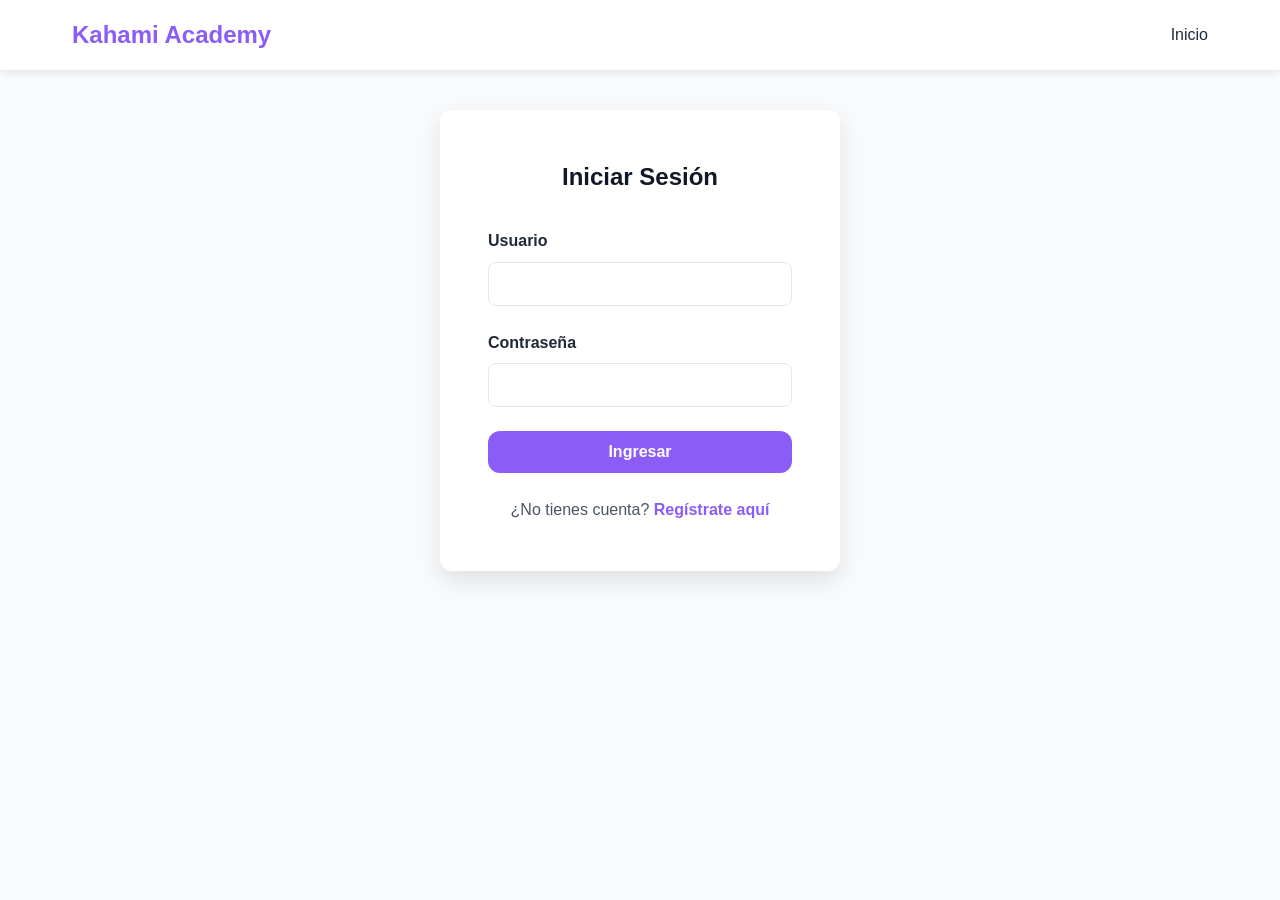
==== frontend/dashboard.html @ 16b4a860 "feat: complete AI simulation and recommendation system Build backend, frontend, and AI features acro" ====
<!DOCTYPE html>
<html lang="es">
<head>
    <meta charset="UTF-8">
    <meta name="viewport" content="width=device-width, initial-scale=1.0">
    <title>Mi Dashboard - Kahami Academy</title>
    <link rel="stylesheet" href="css/styles.css">
</head>
<body>
    <nav class="navbar">
        <div class="navbar-container">
            <div class="navbar-brand">
                <h1>Kahami Academy</h1>
            </div>
            <ul class="nav-menu">
                <li><a href="#" onclick="navigateTo('index.html')">Inicio</a></li>
                <li><a href="#" onclick="navigateTo('simulator.html')">Simulador</a></li>
                <li><a href="#" onclick="navigateTo('dashboard.html')">Dashboard</a></li>
                <li><a href="#" onclick="logout()">Cerrar Sesión</a></li>
            </ul>
        </div>
    </nav>

    <main class="dashboard-container">
        <div class="dashboard-header">
            <h2>Mi Dashboard</h2>
            <p>Bienvenido, <span id="userNameDisplay"></span></p>
        </div>

        <div class="dashboard-grid">
            <section class="dashboard-card">
                <h3>Mis Características Faciales</h3>
                <div id="facialFeaturesDisplay" class="features-display">
                    <p>Realiza una simulación para analizar tus características</p>
                </div>
            </section>

            <section class="dashboard-card">
                <h3>Recomendaciones Personalizadas</h3>
                <div id="recommendationsDisplay" class="recommendations-display">
                    <p>Las recomendaciones aparecerán después de tu primer simulación</p>
                </div>
            </section>

            <section class="dashboard-card full-width">
                <h3>Mis Simulaciones</h3>
                <div id="simulationsGallery" class="simulations-gallery">
                    <p>No hay simulaciones aún. <a href="#" onclick="navigateTo('simulator.html')">Crea tu primera simulación</a></p>
                </div>
            </section>
        </div>
    </main>

    <footer class="footer">
        <p>&copy; 2024 Kahami Academy. Todos los derechos reservados.</p>
    </footer>

    <script src="js/api.js"></script>
    <script src="js/auth.js"></script>
    <script src="js/utils/navigation.js"></script>
    <script src="js/pages/dashboard.js"></script>
</body>
</html>
---- frontend/css/styles.css ----
/* Kahami Academy - Main Styles */

* {
    margin: 0;
    padding: 0;
    box-sizing: border-box;
}

:root {
    --primary-color: #8B5CF6;
    --primary-dark: #7C3AED;
    --primary-light: #A78BFA;
    --secondary-color: #EC4899;
    --success-color: #10B981;
    --danger-color: #EF4444;
    --warning-color: #F59E0B;
    --neutral-50: #F9FAFB;
    --neutral-100: #F3F4F6;
    --neutral-200: #E5E7EB;
    --neutral-400: #9CA3AF;
    --neutral-600: #4B5563;
    --neutral-800: #1F2937;
    --neutral-900: #111827;
    --border-radius: 12px;
    --transition: all 0.3s cubic-bezier(0.4, 0, 0.2, 1);
    --box-shadow: 0 10px 25px rgba(0, 0, 0, 0.1);
}

body {
    font-family: -apple-system, BlinkMacSystemFont, 'Segoe UI', Roboto, 'Helvetica Neue', Arial, sans-serif;
    color: var(--neutral-800);
    background-color: var(--neutral-50);
    line-height: 1.6;
}

/* Navbar */
.navbar {
    background-color: white;
    box-shadow: 0 2px 8px rgba(0, 0, 0, 0.1);
    position: sticky;
    top: 0;
    z-index: 100;
}

.navbar-container {
    max-width: 1200px;
    margin: 0 auto;
    padding: 1rem 2rem;
    display: flex;
    justify-content: space-between;
    align-items: center;
}

.navbar-brand {
    display: flex;
    flex-direction: column;
    gap: 0.25rem;
}

.navbar-brand h1 {
    font-size: 1.5rem;
    color: var(--primary-color);
    font-weight: 700;
}

.subtitle {
    font-size: 0.75rem;
    color: var(--neutral-600);
    font-weight: 500;
}

.nav-menu {
    display: flex;
    list-style: none;
    gap: 2rem;
}

.nav-menu a {
    color: var(--neutral-800);
    text-decoration: none;
    font-weight: 500;
    transition: var(--transition);
}

.nav-menu a:hover {
    color: var(--primary-color);
}

/* Main Content */
main {
    max-width: 1200px;
    margin: 0 auto;
    padding: 2rem;
}

/* Hero Section */
.hero {
    background: linear-gradient(135deg, var(--primary-color) 0%, var(--primary-dark) 100%);
    color: white;
    padding: 4rem 2rem;
    border-radius: var(--border-radius);
    margin-bottom: 3rem;
    text-align: center;
}

.hero-content h2 {
    font-size: 2.5rem;
    margin-bottom: 1rem;
}

.hero-content p {
    font-size: 1.1rem;
    margin-bottom: 2rem;
    opacity: 0.95;
}

.cta-buttons {
    display: flex;
    gap: 1rem;
    justify-content: center;
    flex-wrap: wrap;
}

/* Buttons */
.btn {
    padding: 0.75rem 1.5rem;
    border: none;
    border-radius: var(--border-radius);
    cursor: pointer;
    font-size: 1rem;
    font-weight: 600;
    transition: var(--transition);
    text-decoration: none;
    display: inline-block;
    text-align: center;
}

.btn-primary {
    background-color: var(--primary-color);
    color: white;
}

.btn-primary:hover {
    background-color: var(--primary-dark);
    transform: translateY(-2px);
    box-shadow: var(--box-shadow);
}

.btn-secondary {
    background-color: var(--secondary-color);
    color: white;
}

.btn-secondary:hover {
    background-color: #DB2777;
    transform: translateY(-2px);
}

.btn-block {
    width: 100%;
}

.btn-disabled, .btn:disabled {
    opacity: 0.5;
    cursor: not-allowed;
}

/* Features Grid */
.features {
    margin-bottom: 3rem;
}

.features h3,
.simulators-showcase h3 {
    font-size: 2rem;
    margin-bottom: 2rem;
    text-align: center;
    color: var(--neutral-900);
}

.features-grid,
.simulators-grid {
    display: grid;
    grid-template-columns: repeat(auto-fit, minmax(250px, 1fr));
    gap: 2rem;
}

.feature-card,
.simulator-card {
    background: white;
    padding: 2rem;
    border-radius: var(--border-radius);
    box-shadow: 0 4px 6px rgba(0, 0, 0, 0.07);
    transition: var(--transition);
    text-align: center;
}

.feature-card:hover,
.simulator-card:hover {
    transform: translateY(-5px);
    box-shadow: var(--box-shadow);
}

.feature-icon {
    font-size: 3rem;
    margin-bottom: 1rem;
}

.feature-card h4,
.simulator-card h4 {
    color: var(--neutral-900);
    margin-bottom: 0.5rem;
    font-size: 1.2rem;
}

.feature-card p,
.simulator-card p {
    color: var(--neutral-600);
    font-size: 0.95rem;
}

/* Auth Container */
.auth-container {
    display: flex;
    justify-content: center;
    align-items: center;
    min-height: 60vh;
    padding: 2rem;
}

.auth-card {
    background: white;
    padding: 3rem;
    border-radius: var(--border-radius);
    box-shadow: var(--box-shadow);
    max-width: 400px;
    width: 100%;
}

.auth-card h2 {
    margin-bottom: 2rem;
    color: var(--neutral-900);
    text-align: center;
}

/* Forms */
.form-group {
    margin-bottom: 1.5rem;
}

.form-group label {
    display: block;
    margin-bottom: 0.5rem;
    font-weight: 600;
    color: var(--neutral-800);
}

.form-group input {
    width: 100%;
    padding: 0.75rem;
    border: 1px solid var(--neutral-200);
    border-radius: 8px;
    font-size: 1rem;
    transition: var(--transition);
}

.form-group input:focus {
    outline: none;
    border-color: var(--primary-color);
    box-shadow: 0 0 0 3px rgba(139, 92, 246, 0.1);
}

.form-footer {
    text-align: center;
    margin-top: 1.5rem;
    color: var(--neutral-600);
}

.form-footer a {
    color: var(--primary-color);
    text-decoration: none;
    font-weight: 600;
}

.form-footer a:hover {
    text-decoration: underline;
}

.error-message {
    color: var(--danger-color);
    padding: 1rem;
    background-color: #FEE2E2;
    border-radius: 8px;
    margin-top: 1rem;
    display: none;
}

.error-message.show {
    display: block;
}

/* Dashboard */
.dashboard-container {
    padding: 2rem;
}

.dashboard-header {
    margin-bottom: 3rem;
    padding-bottom: 2rem;
    border-bottom: 2px solid var(--neutral-200);
}

.dashboard-header h2 {
    font-size: 2rem;
    color: var(--neutral-900);
}

.dashboard-header p {
    color: var(--neutral-600);
    margin-top: 0.5rem;
}

.dashboard-grid {
    display: grid;
    grid-template-columns: repeat(auto-fit, minmax(300px, 1fr));
    gap: 2rem;
}

.dashboard-card {
    background: white;
    padding: 2rem;
    border-radius: var(--border-radius);
    box-shadow: 0 4px 6px rgba(0, 0, 0, 0.07);
}

.dashboard-card.full-width {
    grid-column: 1 / -1;
}

.dashboard-card h3 {
    color: var(--neutral-900);
    margin-bottom: 1.5rem;
    font-size: 1.3rem;
}

.features-display,
.recommendations-display,
.simulations-gallery {
    color: var(--neutral-600);
    padding: 1rem;
    background-color: var(--neutral-100);
    border-radius: 8px;
    min-height: 150px;
    display: flex;
    align-items: center;
    justify-content: center;
}

/* Simulator */
.simulator-container {
    padding: 2rem;
}

.simulator-container h2 {
    font-size: 2rem;
    margin-bottom: 2rem;
    color: var(--neutral-900);
}

.simulator-grid {
    display: grid;
    grid-template-columns: repeat(auto-fit, minmax(300px, 1fr));
    gap: 2rem;
    margin-bottom: 2rem;
}

.simulator-section {
    background: white;
    padding: 2rem;
    border-radius: var(--border-radius);
    box-shadow: 0 4px 6px rgba(0, 0, 0, 0.07);
}

.simulator-section h3 {
    color: var(--neutral-900);
    margin-bottom: 1.5rem;
}

.simulator-types {
    display: grid;
    grid-template-columns: repeat(auto-fit, minmax(150px, 1fr));
    gap: 1rem;
}

.simulator-btn {
    padding: 1rem;
    background-color: var(--neutral-100);
    border: 2px solid var(--neutral-200);
    border-radius: 8px;
    cursor: pointer;
    font-weight: 600;
    color: var(--neutral-800);
    transition: var(--transition);
}

.simulator-btn:hover,
.simulator-btn.active {
    background-color: var(--primary-color);
    border-color: var(--primary-color);
    color: white;
}

.upload-area {
    border: 2px dashed var(--primary-color);
    border-radius: 8px;
    padding: 2rem;
    text-align: center;
    cursor: pointer;
    transition: var(--transition);
    background-color: var(--neutral-50);
}

.upload-area:hover {
    background-color: rgba(139, 92, 246, 0.05);
}

.parameters-panel {
    background-color: var(--neutral-100);
    padding: 1.5rem;
    border-radius: 8px;
    color: var(--neutral-600);
}

.simulator-actions {
    display: flex;
    gap: 1rem;
    justify-content: center;
    flex-wrap: wrap;
}

/* Footer */
.footer {
    background-color: var(--neutral-900);
    color: white;
    text-align: center;
    padding: 2rem;
    margin-top: 4rem;
}

.footer p {
    margin: 0.5rem 0;
}

/* Simulation Cards */
.simulations-grid {
    display: grid;
    grid-template-columns: repeat(auto-fill, minmax(280px, 1fr));
    gap: 1.5rem;
}

.simulation-card {
    background: white;
    border-radius: var(--border-radius);
    overflow: hidden;
    box-shadow: 0 2px 8px rgba(0, 0, 0, 0.08);
    transition: var(--transition);
    border-left: 4px solid var(--primary-color);
}

.simulation-card:hover {
    transform: translateY(-4px);
    box-shadow: 0 8px 16px rgba(0, 0, 0, 0.12);
}

.simulation-header {
    background: linear-gradient(135deg, var(--primary-light) 0%, var(--primary-color) 100%);
    color: white;
    padding: 1rem;
    display: flex;
    justify-content: space-between;
    align-items: center;
}

.simulation-header h5 {
    margin: 0;
    font-size: 1rem;
}

.simulation-date {
    font-size: 0.75rem;
    opacity: 0.9;
    background: rgba(255, 255, 255, 0.2);
    padding: 0.25rem 0.75rem;
    border-radius: 12px;
}

.simulation-info {
    padding: 1rem;
}

.simulation-info p {
    margin: 0.5rem 0;
    font-size: 0.9rem;
    color: var(--neutral-600);
}

.simulation-info strong {
    color: var(--neutral-800);
}

.simulation-actions {
    display: flex;
    gap: 0.5rem;
    padding: 1rem;
    border-top: 1px solid var(--neutral-100);
}

.btn-small {
    padding: 0.5rem 1rem;
    font-size: 0.85rem;
    flex: 1;
}

.btn-danger {
    background-color: var(--danger-color);
    color: white;
}

.btn-danger:hover {
    background-color: #DC2626;
}

.empty-state {
    text-align: center;
    padding: 3rem 1rem;
    color: var(--neutral-600);
}

.empty-state p {
    margin-bottom: 1.5rem;
    font-size: 1rem;
}

/* Recommendations Display */
.recommendations-list {
    display: flex;
    flex-direction: column;
    gap: 1rem;
}

.recommendations-list h5 {
    margin: 0 0 1rem 0;
    color: var(--neutral-900);
}

.recommendations-list ul {
    list-style: none;
    margin: 0;
    padding: 0;
}

.recommendations-list li {
    padding: 0.75rem;
    background: var(--neutral-50);
    border-left: 3px solid var(--secondary-color);
    border-radius: 4px;
    font-size: 0.95rem;
}

/* Features Display */
.features-list {
    display: grid;
    grid-template-columns: repeat(auto-fit, minmax(200px, 1fr));
    gap: 1rem;
}

.features-list p {
    background: var(--neutral-50);
    padding: 1rem;
    border-radius: 8px;
    margin: 0;
    font-size: 0.9rem;
    border-left: 3px solid var(--primary-color);
}

/* Responsive */
@media (max-width: 768px) {
    .navbar-container {
        flex-direction: column;
        gap: 1rem;
    }

    .nav-menu {
        flex-direction: column;
        gap: 1rem;
        width: 100%;
    }

    .hero-content h2 {
        font-size: 1.8rem;
    }

    .cta-buttons {
        flex-direction: column;
    }

    .simulator-types {
        grid-template-columns: 1fr 1fr;
    }

    main {
        padding: 1rem;
    }

    .dashboard-grid,
    .features-grid,
    .simulators-grid {
        grid-template-columns: 1fr;
    }
}
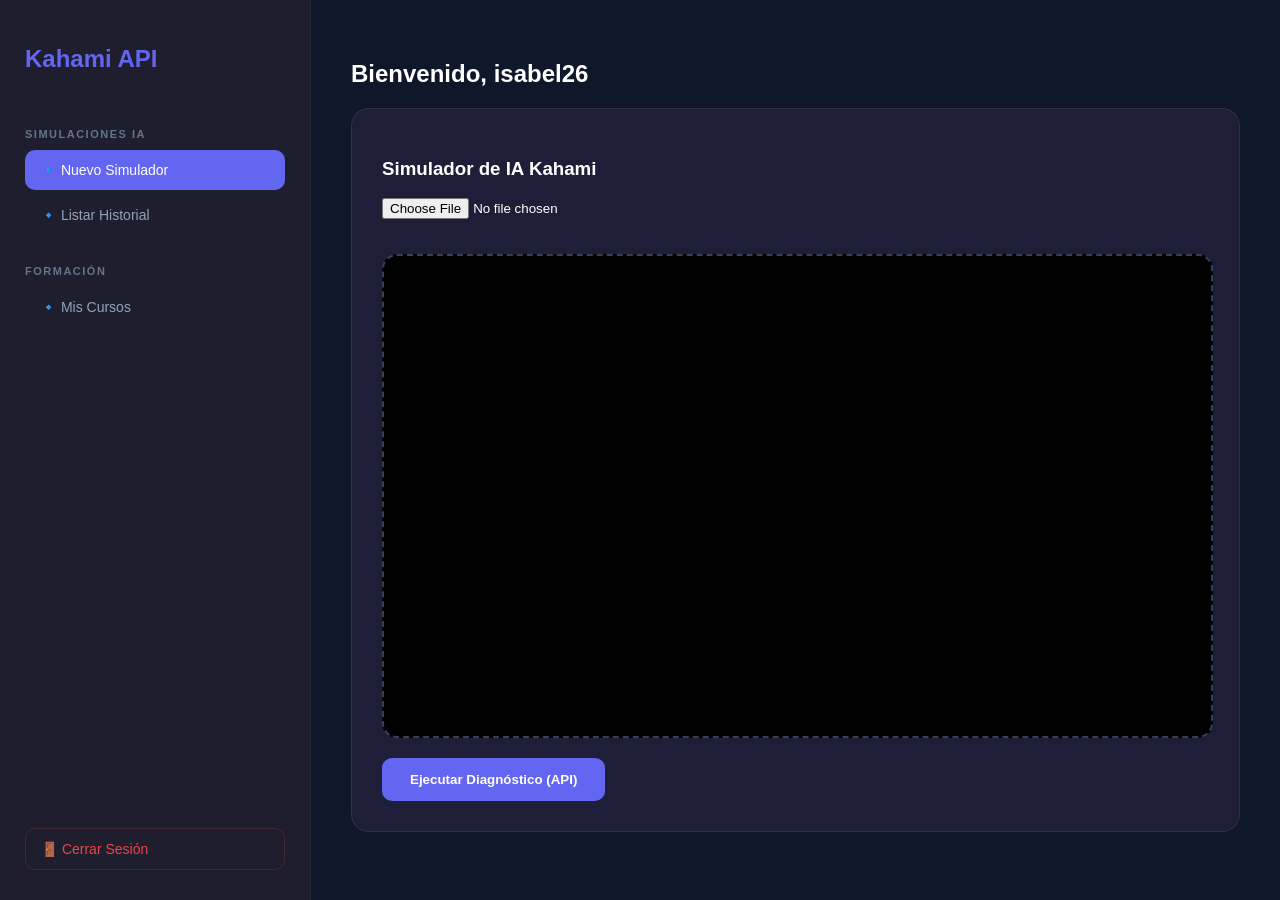
==== commit 40865aef: "Subiendo estructura completa del proyecto y dashboard con cursos" ====
--- a/frontend/dashboard.html
+++ b/frontend/dashboard.html
@@ -3,61 +3,217 @@
 <head>
     <meta charset="UTF-8">
     <meta name="viewport" content="width=device-width, initial-scale=1.0">
-    <title>Mi Dashboard - Kahami Academy</title>
-    <link rel="stylesheet" href="css/styles.css">
+    <title>Kahami API - Dashboard Pro</title>
+    <style>
+        :root { 
+            --primary: #6366f1; 
+            --bg: #0f172a; 
+            --sidebar: #1e1e2f; 
+            --card-bg: #1e1e38;
+            --text-muted: #94a3b8;
+            --danger: #ef4444;
+            --success: #10b981;
+        }
+
+        body { margin: 0; font-family: 'Segoe UI', sans-serif; background: var(--bg); color: white; display: flex; height: 100vh; overflow: hidden; }
+        
+        /* Sidebar */
+        .sidebar { width: 260px; background: var(--sidebar); padding: 25px; display: flex; flex-direction: column; border-right: 1px solid rgba(255,255,255,0.05); }
+        .sidebar h2 { color: var(--primary); font-size: 24px; margin-bottom: 30px; font-weight: bold; }
+        .menu-label { font-size: 11px; color: #64748b; text-transform: uppercase; letter-spacing: 1.5px; margin: 25px 0 10px; font-weight: 600; }
+        .nav-btn { background: none; border: none; color: var(--text-muted); width: 100%; text-align: left; padding: 12px 15px; cursor: pointer; border-radius: 10px; font-size: 14px; transition: 0.3s; margin-bottom: 5px; }
+        .nav-btn:hover { background: rgba(255,255,255,0.05); color: white; }
+        .nav-btn.active { background: var(--primary); color: white; }
+        .btn-logout { margin-top: auto; color: var(--danger); border: 1px solid rgba(239, 68, 68, 0.2); }
+
+        /* Contenido Principal */
+        .main-content { flex: 1; padding: 40px; overflow-y: auto; }
+        .section { display: none; }
+        .section.active { display: block; }
+        .card { background: var(--card-bg); padding: 30px; border-radius: 18px; border: 1px solid rgba(255,255,255,0.08); margin-bottom: 20px; }
+
+        /* Simulador */
+        .simulator-box { background: #000; width: 100%; height: 480px; border-radius: 15px; margin: 20px 0; display: flex; justify-content: center; align-items: center; border: 2px dashed #334155; }
+        canvas { max-width: 100%; max-height: 100%; }
+        .btn-api { background: var(--primary); color: white; border: none; padding: 14px 28px; border-radius: 10px; cursor: pointer; font-weight: bold; }
+
+        /* Cursos */
+        .course-grid { display: grid; grid-template-columns: repeat(auto-fill, minmax(320px, 1fr)); gap: 20px; margin-top: 20px; }
+        .course-card { background: rgba(255, 255, 255, 0.03); padding: 25px; border-radius: 15px; border: 1px solid rgba(255, 255, 255, 0.05); transition: 0.3s; position: relative; }
+        .course-card:hover { transform: translateY(-5px); border-color: var(--primary); }
+        .progress-container { background: #334155; height: 8px; border-radius: 10px; margin: 20px 0; overflow: hidden; }
+        .progress-bar { background: var(--primary); height: 100%; transition: width 0.5s; }
+        .badge { background: var(--primary); font-size: 10px; padding: 4px 10px; border-radius: 20px; text-transform: uppercase; margin-bottom: 12px; display: inline-block; font-weight: bold; }
+        
+        /* Modal (Para ver contenido de curso) */
+        .modal { display: none; position: fixed; top: 0; left: 0; width: 100%; height: 100%; background: rgba(0,0,0,0.8); z-index: 1000; justify-content: center; align-items: center; }
+        .modal-content { background: var(--sidebar); width: 80%; max-width: 700px; padding: 40px; border-radius: 20px; border: 1px solid var(--primary); text-align: center; }
+
+        /* Formulario Nuevo Curso */
+        .form-add { display: flex; gap: 10px; flex-direction: column; max-width: 400px; margin-top: 20px; }
+        .form-add input { background: #131325; border: 1px solid #334155; padding: 10px; border-radius: 8px; color: white; }
+    </style>
 </head>
 <body>
-    <nav class="navbar">
-        <div class="navbar-container">
-            <div class="navbar-brand">
-                <h1>Kahami Academy</h1>
-            </div>
-            <ul class="nav-menu">
-                <li><a href="#" onclick="navigateTo('index.html')">Inicio</a></li>
-                <li><a href="#" onclick="navigateTo('simulator.html')">Simulador</a></li>
-                <li><a href="#" onclick="navigateTo('dashboard.html')">Dashboard</a></li>
-                <li><a href="#" onclick="logout()">Cerrar Sesión</a></li>
-            </ul>
-        </div>
-    </nav>
-
-    <main class="dashboard-container">
-        <div class="dashboard-header">
-            <h2>Mi Dashboard</h2>
-            <p>Bienvenido, <span id="userNameDisplay"></span></p>
-        </div>
-
-        <div class="dashboard-grid">
-            <section class="dashboard-card">
-                <h3>Mis Características Faciales</h3>
-                <div id="facialFeaturesDisplay" class="features-display">
-                    <p>Realiza una simulación para analizar tus características</p>
+
+<aside class="sidebar">
+    <h2>Kahami API</h2>
+    <p class="menu-label">Simulaciones IA</p>
+    <button class="nav-btn active" onclick="navegar('simulador', this)">🔹 Nuevo Simulador</button>
+    <button class="nav-btn" onclick="navegar('historial', this)">🔹 Listar Historial</button>
+    <p class="menu-label">Formación</p>
+    <button class="nav-btn" onclick="navegar('cursos', this)">🔹 Mis Cursos</button>
+    <button class="nav-btn btn-logout" onclick="cerrarSesion()">🚪 Cerrar Sesión</button>
+</aside>
+
+<main class="main-content">
+    
+    <section id="sec-simulador" class="section active">
+        <h1>Bienvenido, isabel26</h1>
+        <div class="card">
+            <h3>Simulador de IA Kahami</h3>
+            <input type="file" id="inputFoto" accept="image/*" style="margin-bottom: 15px;">
+            <div class="simulator-box" id="box"><canvas id="canvasIA"></canvas></div>
+            <button onclick="guardarSimulacion()" class="btn-api">Ejecutar Diagnóstico (API)</button>
+        </div>
+    </section>
+
+    <section id="sec-historial" class="section">
+        <div class="card">
+            <h3>Historial de Diagnósticos</h3>
+            <table style="width: 100%; text-align: left;">
+                <thead style="color: var(--primary);">
+                    <tr><th>Fecha</th><th>ID Simulación</th><th>Resultado</th></tr>
+                </thead>
+                <tbody id="listaHistorial"></tbody>
+            </table>
+        </div>
+    </section>
+
+    <section id="sec-cursos" class="section">
+        <div style="display: flex; justify-content: space-between; align-items: center;">
+            <h1>Mis Cursos de Formación</h1>
+            <button onclick="mostrarFormulario()" style="background: var(--success); border: none; color: white; padding: 10px 15px; border-radius: 8px; cursor: pointer; font-weight: bold;">+ Nuevo Curso</button>
+        </div>
+
+        <div id="formNuevoCurso" class="card" style="display: none; margin-top: 20px;">
+            <h4>Agregar Nueva Formación</h4>
+            <div class="form-add">
+                <input type="text" id="nombreC" placeholder="Nombre del curso (ej: Micropigmentación)">
+                <input type="text" id="descC" placeholder="Descripción breve">
+                <button onclick="agregarCurso()" class="btn-api">Crear Curso</button>
+            </div>
+        </div>
+
+        <div class="course-grid" id="gridCursos">
+            <div class="course-card">
+                <span class="badge">En curso</span>
+                <h4>Colorimetría Avanzada</h4>
+                <p style="font-size: 13px; color: var(--text-muted);">Teoría del color aplicada a la piel y pigmentos.</p>
+                <div class="progress-container"><div class="progress-bar" style="width: 70%;"></div></div>
+                <div style="display: flex; justify-content: space-between; align-items: center;">
+                    <span style="font-size: 12px;">70% Completado</span>
+                    <button onclick="verLeccion('Colorimetría Avanzada')" style="background: none; border: none; color: var(--primary); cursor: pointer; font-weight: bold;">Continuar →</button>
                 </div>
-            </section>
-
-            <section class="dashboard-card">
-                <h3>Recomendaciones Personalizadas</h3>
-                <div id="recommendationsDisplay" class="recommendations-display">
-                    <p>Las recomendaciones aparecerán después de tu primer simulación</p>
+            </div>
+            <div class="course-card">
+                <span class="badge" style="background: var(--success);">Nuevo</span>
+                <h4>Diseño de Cejas</h4>
+                <p style="font-size: 13px; color: var(--text-muted);">Visagismo y mapeo facial avanzado.</p>
+                <div class="progress-container"><div class="progress-bar" style="width: 25%;"></div></div>
+                <div style="display: flex; justify-content: space-between; align-items: center;">
+                    <span style="font-size: 12px;">25% Completado</span>
+                    <button onclick="verLeccion('Diseño de Cejas')" style="background: none; border: none; color: var(--primary); cursor: pointer; font-weight: bold;">Continuar →</button>
                 </div>
-            </section>
-
-            <section class="dashboard-card full-width">
-                <h3>Mis Simulaciones</h3>
-                <div id="simulationsGallery" class="simulations-gallery">
-                    <p>No hay simulaciones aún. <a href="#" onclick="navigateTo('simulator.html')">Crea tu primera simulación</a></p>
-                </div>
-            </section>
-        </div>
-    </main>
-
-    <footer class="footer">
-        <p>&copy; 2024 Kahami Academy. Todos los derechos reservados.</p>
-    </footer>
-
-    <script src="js/api.js"></script>
-    <script src="js/auth.js"></script>
-    <script src="js/utils/navigation.js"></script>
-    <script src="js/pages/dashboard.js"></script>
+            </div>
+        </div>
+    </section>
+</main>
+
+<div id="modalCurso" class="modal">
+    <div class="modal-content">
+        <h2 id="modalTitulo" style="color: var(--primary);"></h2>
+        <p>Cargando contenido de la lección...</p>
+        <div style="background: #000; height: 200px; border-radius: 10px; margin: 20px 0; display: flex; justify-content: center; align-items: center; color: #444;"> [ Vídeo del Curso ] </div>
+        <button onclick="cerrarModal()" class="btn-api">Cerrar Lección</button>
+    </div>
+</div>
+
+<script>
+    let historial = [];
+
+    // --- Lógica del Simulador ---
+    const input = document.getElementById('inputFoto');
+    const canvas = document.getElementById('canvasIA');
+    const ctx = canvas.getContext('2d');
+    input.onchange = function(e) {
+        const reader = new FileReader();
+        reader.onload = function(event) {
+            const img = new Image();
+            img.onload = function() {
+                canvas.width = 500; canvas.height = 350;
+                ctx.drawImage(img, 0, 0, 500, 350);
+            }
+            img.src = event.target.result;
+        }
+        reader.readAsDataURL(e.target.files[0]);
+    };
+
+    function navegar(id, btn) {
+        document.querySelectorAll('.section').forEach(s => s.classList.remove('active'));
+        document.querySelectorAll('.nav-btn').forEach(b => b.classList.remove('active'));
+        document.getElementById('sec-' + id).classList.add('active');
+        btn.classList.add('active');
+    }
+
+    function guardarSimulacion() {
+        const data = { fecha: new Date().toLocaleDateString(), id: "#KH-"+Math.floor(Math.random()*9999), res: "Completado" };
+        historial.push(data);
+        const tabla = document.getElementById('listaHistorial');
+        tabla.innerHTML = historial.map(h => `<tr><td>${h.fecha}</td><td>${h.id}</td><td>${h.res}</td></tr>`).join('');
+        alert("Diagnóstico Guardado");
+    }
+
+    // --- Lógica de Cursos ---
+    function verLeccion(titulo) {
+        document.getElementById('modalTitulo').innerText = titulo;
+        document.getElementById('modalCurso').style.display = 'flex';
+    }
+
+    function cerrarModal() {
+        document.getElementById('modalCurso').style.display = 'none';
+    }
+
+    function mostrarFormulario() {
+        const f = document.getElementById('formNuevoCurso');
+        f.style.display = f.style.display === 'none' ? 'block' : 'none';
+    }
+
+    function agregarCurso() {
+        const nombre = document.getElementById('nombreC').value;
+        const desc = document.getElementById('descC').value;
+        if(!nombre) return alert("Pon un nombre");
+
+        const grid = document.getElementById('gridCursos');
+        const nuevaCard = document.createElement('div');
+        nuevaCard.className = 'course-card';
+        nuevaCard.innerHTML = `
+            <span class="badge" style="background: #8b5cf6;">Iniciado</span>
+            <h4>${nombre}</h4>
+            <p style="font-size: 13px; color: var(--text-muted);">${desc}</p>
+            <div class="progress-container"><div class="progress-bar" style="width: 0%;"></div></div>
+            <div style="display: flex; justify-content: space-between; align-items: center;">
+                <span style="font-size: 12px;">0% Completado</span>
+                <button onclick="verLeccion('${nombre}')" style="background: none; border: none; color: var(--primary); cursor: pointer; font-weight: bold;">Continuar →</button>
+            </div>
+        `;
+        grid.appendChild(nuevaCard);
+        mostrarFormulario(); // Ocultar al terminar
+        document.getElementById('nombreC').value = "";
+        document.getElementById('descC').value = "";
+    }
+
+    function cerrarSesion() { if(confirm("¿Cerrar sesión?")) location.reload(); }
+</script>
 </body>
-</html>
+</html>
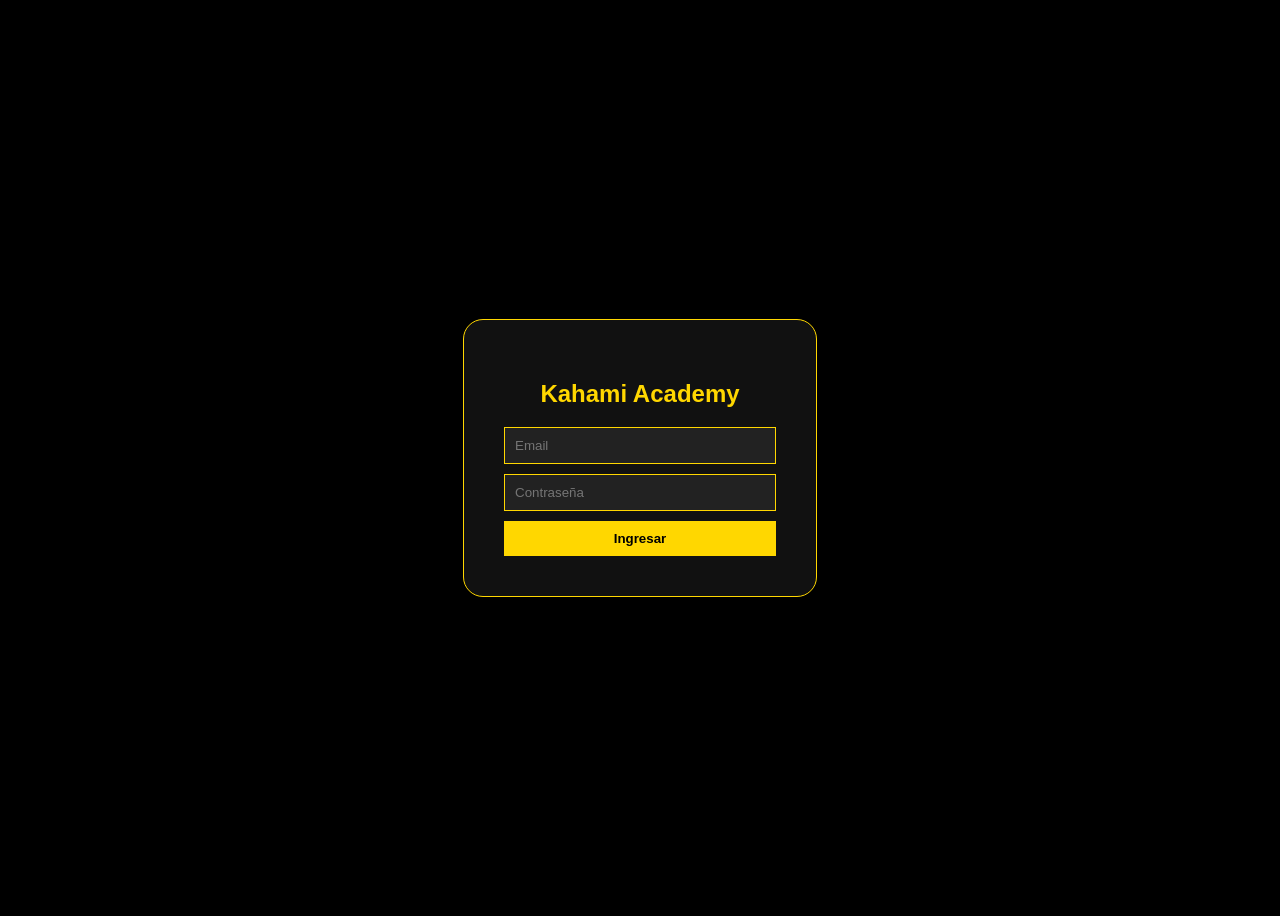
==== commit 513bf2e6: "Kahami Academy: Versión final con Dashboard y Backend" ====
--- a/frontend/dashboard.html
+++ b/frontend/dashboard.html
@@ -1,219 +1,292 @@
 <!DOCTYPE html>
 <html lang="es">
 <head>
-    <meta charset="UTF-8">
-    <meta name="viewport" content="width=device-width, initial-scale=1.0">
-    <title>Kahami API - Dashboard Pro</title>
-    <style>
-        :root { 
-            --primary: #6366f1; 
-            --bg: #0f172a; 
-            --sidebar: #1e1e2f; 
-            --card-bg: #1e1e38;
-            --text-muted: #94a3b8;
-            --danger: #ef4444;
-            --success: #10b981;
+<meta charset="UTF-8">
+<title>Kahami Dashboard</title>
+
+<style>
+* {
+    margin: 0;
+    padding: 0;
+    box-sizing: border-box;
+    font-family: 'Segoe UI', sans-serif;
+}
+
+body {
+    background: radial-gradient(circle at top, #111, #000);
+    color: white;
+}
+
+/* NAVBAR */
+.navbar {
+    display: flex;
+    justify-content: space-between;
+    align-items: center;
+    padding: 20px 40px;
+    border-bottom: 1px solid rgba(255,215,0,0.2);
+}
+
+.logo {
+    font-size: 24px;
+    font-weight: bold;
+    color: gold;
+}
+
+.user-box {
+    display: flex;
+    align-items: center;
+    gap: 15px;
+}
+
+.logout {
+    background: transparent;
+    border: 1px solid gold;
+    color: gold;
+    padding: 8px 15px;
+    cursor: pointer;
+    border-radius: 10px;
+    transition: 0.3s;
+}
+
+.logout:hover {
+    background: gold;
+    color: black;
+}
+
+/* HERO */
+.hero {
+    text-align: center;
+    padding: 40px;
+}
+
+.hero h1 {
+    font-size: 40px;
+    color: gold;
+}
+
+.hero p {
+    margin-top: 10px;
+    opacity: 0.7;
+}
+
+/* BOTONES GENERALES */
+.btn-pro {
+    background: linear-gradient(135deg, #FFD700, #C9A000);
+    color: black;
+    border: none;
+    padding: 14px 22px;
+    margin: 10px;
+    border-radius: 14px;
+    cursor: pointer;
+    font-weight: bold;
+    letter-spacing: 0.5px;
+    transition: all 0.3s ease;
+    box-shadow: 0 0 15px rgba(255, 215, 0, 0.4);
+    position: relative;
+    overflow: hidden;
+}
+
+/* EFECTO BRILLO ANIMADO */
+.btn-pro::before {
+    content: "";
+    position: absolute;
+    top: 0;
+    left: -75%;
+    width: 50%;
+    height: 100%;
+    background: rgba(255,255,255,0.4);
+    transform: skewX(-25deg);
+    transition: 0.5s;
+}
+
+/* CUANDO PASAS EL MOUSE */
+.btn-pro:hover::before {
+    left: 130%;
+}
+
+/* HOVER GENERAL */
+.btn-pro:hover {
+    transform: scale(1.08);
+    box-shadow: 0 0 30px rgba(255, 215, 0, 0.9);
+}
+
+/* CLICK */
+.btn-pro:active {
+    transform: scale(0.95);
+}
+
+/* BOTÓN SECUNDARIO (NEGRO CON BORDE DORADO) */
+.btn-outline {
+    background: transparent;
+    color: gold;
+    border: 2px solid gold;
+}
+
+.btn-outline:hover {
+    background: gold;
+    color: black;
+}
+
+/* BOTÓN GRANDE */
+.btn-big {
+    font-size: 18px;
+    padding: 18px 30px;
+    border-radius: 18px;
+}
+
+/* EFECTO “PULSO IA” */
+.btn-ai {
+    animation: glowPulse 2s infinite;
+}
+
+@keyframes glowPulse {
+    0% { box-shadow: 0 0 10px gold; }
+    50% { box-shadow: 0 0 30px gold; }
+    100% { box-shadow: 0 0 10px gold; }
+}
+
+/* CARDS */
+.stats {
+    display: flex;
+    justify-content: center;
+    gap: 20px;
+    margin: 40px;
+}
+
+.card {
+    background: #111;
+    border: 1px solid rgba(255,215,0,0.2);
+    padding: 20px;
+    border-radius: 15px;
+    width: 180px;
+    text-align: center;
+}
+
+.card h2 {
+    color: gold;
+}
+
+/* HISTORIAL */
+.history {
+    width: 80%;
+    margin: auto;
+}
+
+.item {
+    background: #111;
+    border: 1px solid rgba(255,215,0,0.2);
+    padding: 15px;
+    border-radius: 15px;
+    margin-top: 15px;
+    transition: 0.3s;
+}
+
+.item:hover {
+    transform: translateY(-3px);
+    border-color: gold;
+}
+
+</style>
+</head>
+
+<body>
+
+<!-- NAVBAR -->
+<div class="navbar">
+    <div class="logo">💄 Kahami AI</div>
+
+    <div class="user-box">
+        <span id="userName"></span>
+        <button class="btn-outline" onclick="logout()">Cerrar sesión</button>
+    </div>
+</div>
+
+<!-- HERO -->
+<div class="hero">
+    <h1>Mi Dashboard Beauty AI</h1>
+    <p>Descubre tu mejor versión con Inteligencia Artificial ✨</p>
+
+    <div class="actions">
+        <button class="btn-pro btn-big" onclick="goSim()">✨ Nueva Simulación</button>
+        <button class="btn-outline" onclick="loadHistory()">Ver Historial</button>
+    </div>
+</div>
+
+<!-- STATS -->
+<div class="stats">
+    <div class="card">
+        <h2>2</h2>
+        <p>Análisis hoy</p>
+    </div>
+    <div class="card">
+        <h2>94%</h2>
+        <p>Simetría</p>
+    </div>
+    <div class="card">
+        <h2>5</h2>
+        <p>Looks</p>
+    </div>
+</div>
+
+<!-- HISTORIAL -->
+<div class="history" id="history"></div>
+
+<script>
+
+/* 🔐 VALIDAR LOGIN */
+const token = localStorage.getItem("access");
+
+if(!token){
+    window.location.href = "login.html";
+}
+
+/* 👤 CARGAR USUARIO */
+async function loadProfile(){
+    const res = await fetch("http://127.0.0.1:8000/api/users/profile/", {
+        headers: {
+            "Authorization": "Bearer " + token
         }
-
-        body { margin: 0; font-family: 'Segoe UI', sans-serif; background: var(--bg); color: white; display: flex; height: 100vh; overflow: hidden; }
-        
-        /* Sidebar */
-        .sidebar { width: 260px; background: var(--sidebar); padding: 25px; display: flex; flex-direction: column; border-right: 1px solid rgba(255,255,255,0.05); }
-        .sidebar h2 { color: var(--primary); font-size: 24px; margin-bottom: 30px; font-weight: bold; }
-        .menu-label { font-size: 11px; color: #64748b; text-transform: uppercase; letter-spacing: 1.5px; margin: 25px 0 10px; font-weight: 600; }
-        .nav-btn { background: none; border: none; color: var(--text-muted); width: 100%; text-align: left; padding: 12px 15px; cursor: pointer; border-radius: 10px; font-size: 14px; transition: 0.3s; margin-bottom: 5px; }
-        .nav-btn:hover { background: rgba(255,255,255,0.05); color: white; }
-        .nav-btn.active { background: var(--primary); color: white; }
-        .btn-logout { margin-top: auto; color: var(--danger); border: 1px solid rgba(239, 68, 68, 0.2); }
-
-        /* Contenido Principal */
-        .main-content { flex: 1; padding: 40px; overflow-y: auto; }
-        .section { display: none; }
-        .section.active { display: block; }
-        .card { background: var(--card-bg); padding: 30px; border-radius: 18px; border: 1px solid rgba(255,255,255,0.08); margin-bottom: 20px; }
-
-        /* Simulador */
-        .simulator-box { background: #000; width: 100%; height: 480px; border-radius: 15px; margin: 20px 0; display: flex; justify-content: center; align-items: center; border: 2px dashed #334155; }
-        canvas { max-width: 100%; max-height: 100%; }
-        .btn-api { background: var(--primary); color: white; border: none; padding: 14px 28px; border-radius: 10px; cursor: pointer; font-weight: bold; }
-
-        /* Cursos */
-        .course-grid { display: grid; grid-template-columns: repeat(auto-fill, minmax(320px, 1fr)); gap: 20px; margin-top: 20px; }
-        .course-card { background: rgba(255, 255, 255, 0.03); padding: 25px; border-radius: 15px; border: 1px solid rgba(255, 255, 255, 0.05); transition: 0.3s; position: relative; }
-        .course-card:hover { transform: translateY(-5px); border-color: var(--primary); }
-        .progress-container { background: #334155; height: 8px; border-radius: 10px; margin: 20px 0; overflow: hidden; }
-        .progress-bar { background: var(--primary); height: 100%; transition: width 0.5s; }
-        .badge { background: var(--primary); font-size: 10px; padding: 4px 10px; border-radius: 20px; text-transform: uppercase; margin-bottom: 12px; display: inline-block; font-weight: bold; }
-        
-        /* Modal (Para ver contenido de curso) */
-        .modal { display: none; position: fixed; top: 0; left: 0; width: 100%; height: 100%; background: rgba(0,0,0,0.8); z-index: 1000; justify-content: center; align-items: center; }
-        .modal-content { background: var(--sidebar); width: 80%; max-width: 700px; padding: 40px; border-radius: 20px; border: 1px solid var(--primary); text-align: center; }
-
-        /* Formulario Nuevo Curso */
-        .form-add { display: flex; gap: 10px; flex-direction: column; max-width: 400px; margin-top: 20px; }
-        .form-add input { background: #131325; border: 1px solid #334155; padding: 10px; border-radius: 8px; color: white; }
-    </style>
-</head>
-<body>
-
-<aside class="sidebar">
-    <h2>Kahami API</h2>
-    <p class="menu-label">Simulaciones IA</p>
-    <button class="nav-btn active" onclick="navegar('simulador', this)">🔹 Nuevo Simulador</button>
-    <button class="nav-btn" onclick="navegar('historial', this)">🔹 Listar Historial</button>
-    <p class="menu-label">Formación</p>
-    <button class="nav-btn" onclick="navegar('cursos', this)">🔹 Mis Cursos</button>
-    <button class="nav-btn btn-logout" onclick="cerrarSesion()">🚪 Cerrar Sesión</button>
-</aside>
-
-<main class="main-content">
-    
-    <section id="sec-simulador" class="section active">
-        <h1>Bienvenido, isabel26</h1>
-        <div class="card">
-            <h3>Simulador de IA Kahami</h3>
-            <input type="file" id="inputFoto" accept="image/*" style="margin-bottom: 15px;">
-            <div class="simulator-box" id="box"><canvas id="canvasIA"></canvas></div>
-            <button onclick="guardarSimulacion()" class="btn-api">Ejecutar Diagnóstico (API)</button>
+    });
+
+    const data = await res.json();
+    document.getElementById("userName").innerText = data.name;
+}
+
+/* 🔥 LOGOUT REAL */
+function logout(){
+    localStorage.removeItem("access");
+    localStorage.removeItem("refresh");
+    localStorage.removeItem("userId");
+    window.location.href = "login.html";
+}
+
+/* 🚀 IR A SIMULADOR */
+function goSim(){
+    window.location.href = "simulator.html";
+}
+
+/* 📊 HISTORIAL */
+function loadHistory(){
+    const container = document.getElementById("history");
+
+    container.innerHTML = `
+        <div class="item">
+            <b>Rostro:</b> Ovalado <br>
+            <b>Makeup:</b> Natural Glow <br>
+            <b>Recomendado:</b> Labios nude
         </div>
-    </section>
-
-    <section id="sec-historial" class="section">
-        <div class="card">
-            <h3>Historial de Diagnósticos</h3>
-            <table style="width: 100%; text-align: left;">
-                <thead style="color: var(--primary);">
-                    <tr><th>Fecha</th><th>ID Simulación</th><th>Resultado</th></tr>
-                </thead>
-                <tbody id="listaHistorial"></tbody>
-            </table>
+
+        <div class="item">
+            <b>Rostro:</b> Redondo <br>
+            <b>Makeup:</b> Contorno <br>
+            <b>Recomendado:</b> Ojos definidos
         </div>
-    </section>
-
-    <section id="sec-cursos" class="section">
-        <div style="display: flex; justify-content: space-between; align-items: center;">
-            <h1>Mis Cursos de Formación</h1>
-            <button onclick="mostrarFormulario()" style="background: var(--success); border: none; color: white; padding: 10px 15px; border-radius: 8px; cursor: pointer; font-weight: bold;">+ Nuevo Curso</button>
-        </div>
-
-        <div id="formNuevoCurso" class="card" style="display: none; margin-top: 20px;">
-            <h4>Agregar Nueva Formación</h4>
-            <div class="form-add">
-                <input type="text" id="nombreC" placeholder="Nombre del curso (ej: Micropigmentación)">
-                <input type="text" id="descC" placeholder="Descripción breve">
-                <button onclick="agregarCurso()" class="btn-api">Crear Curso</button>
-            </div>
-        </div>
-
-        <div class="course-grid" id="gridCursos">
-            <div class="course-card">
-                <span class="badge">En curso</span>
-                <h4>Colorimetría Avanzada</h4>
-                <p style="font-size: 13px; color: var(--text-muted);">Teoría del color aplicada a la piel y pigmentos.</p>
-                <div class="progress-container"><div class="progress-bar" style="width: 70%;"></div></div>
-                <div style="display: flex; justify-content: space-between; align-items: center;">
-                    <span style="font-size: 12px;">70% Completado</span>
-                    <button onclick="verLeccion('Colorimetría Avanzada')" style="background: none; border: none; color: var(--primary); cursor: pointer; font-weight: bold;">Continuar →</button>
-                </div>
-            </div>
-            <div class="course-card">
-                <span class="badge" style="background: var(--success);">Nuevo</span>
-                <h4>Diseño de Cejas</h4>
-                <p style="font-size: 13px; color: var(--text-muted);">Visagismo y mapeo facial avanzado.</p>
-                <div class="progress-container"><div class="progress-bar" style="width: 25%;"></div></div>
-                <div style="display: flex; justify-content: space-between; align-items: center;">
-                    <span style="font-size: 12px;">25% Completado</span>
-                    <button onclick="verLeccion('Diseño de Cejas')" style="background: none; border: none; color: var(--primary); cursor: pointer; font-weight: bold;">Continuar →</button>
-                </div>
-            </div>
-        </div>
-    </section>
-</main>
-
-<div id="modalCurso" class="modal">
-    <div class="modal-content">
-        <h2 id="modalTitulo" style="color: var(--primary);"></h2>
-        <p>Cargando contenido de la lección...</p>
-        <div style="background: #000; height: 200px; border-radius: 10px; margin: 20px 0; display: flex; justify-content: center; align-items: center; color: #444;"> [ Vídeo del Curso ] </div>
-        <button onclick="cerrarModal()" class="btn-api">Cerrar Lección</button>
-    </div>
-</div>
-
-<script>
-    let historial = [];
-
-    // --- Lógica del Simulador ---
-    const input = document.getElementById('inputFoto');
-    const canvas = document.getElementById('canvasIA');
-    const ctx = canvas.getContext('2d');
-    input.onchange = function(e) {
-        const reader = new FileReader();
-        reader.onload = function(event) {
-            const img = new Image();
-            img.onload = function() {
-                canvas.width = 500; canvas.height = 350;
-                ctx.drawImage(img, 0, 0, 500, 350);
-            }
-            img.src = event.target.result;
-        }
-        reader.readAsDataURL(e.target.files[0]);
-    };
-
-    function navegar(id, btn) {
-        document.querySelectorAll('.section').forEach(s => s.classList.remove('active'));
-        document.querySelectorAll('.nav-btn').forEach(b => b.classList.remove('active'));
-        document.getElementById('sec-' + id).classList.add('active');
-        btn.classList.add('active');
-    }
-
-    function guardarSimulacion() {
-        const data = { fecha: new Date().toLocaleDateString(), id: "#KH-"+Math.floor(Math.random()*9999), res: "Completado" };
-        historial.push(data);
-        const tabla = document.getElementById('listaHistorial');
-        tabla.innerHTML = historial.map(h => `<tr><td>${h.fecha}</td><td>${h.id}</td><td>${h.res}</td></tr>`).join('');
-        alert("Diagnóstico Guardado");
-    }
-
-    // --- Lógica de Cursos ---
-    function verLeccion(titulo) {
-        document.getElementById('modalTitulo').innerText = titulo;
-        document.getElementById('modalCurso').style.display = 'flex';
-    }
-
-    function cerrarModal() {
-        document.getElementById('modalCurso').style.display = 'none';
-    }
-
-    function mostrarFormulario() {
-        const f = document.getElementById('formNuevoCurso');
-        f.style.display = f.style.display === 'none' ? 'block' : 'none';
-    }
-
-    function agregarCurso() {
-        const nombre = document.getElementById('nombreC').value;
-        const desc = document.getElementById('descC').value;
-        if(!nombre) return alert("Pon un nombre");
-
-        const grid = document.getElementById('gridCursos');
-        const nuevaCard = document.createElement('div');
-        nuevaCard.className = 'course-card';
-        nuevaCard.innerHTML = `
-            <span class="badge" style="background: #8b5cf6;">Iniciado</span>
-            <h4>${nombre}</h4>
-            <p style="font-size: 13px; color: var(--text-muted);">${desc}</p>
-            <div class="progress-container"><div class="progress-bar" style="width: 0%;"></div></div>
-            <div style="display: flex; justify-content: space-between; align-items: center;">
-                <span style="font-size: 12px;">0% Completado</span>
-                <button onclick="verLeccion('${nombre}')" style="background: none; border: none; color: var(--primary); cursor: pointer; font-weight: bold;">Continuar →</button>
-            </div>
-        `;
-        grid.appendChild(nuevaCard);
-        mostrarFormulario(); // Ocultar al terminar
-        document.getElementById('nombreC').value = "";
-        document.getElementById('descC').value = "";
-    }
-
-    function cerrarSesion() { if(confirm("¿Cerrar sesión?")) location.reload(); }
+    `;
+}
+
+loadProfile();
+
 </script>
+
 </body>
 </html>
